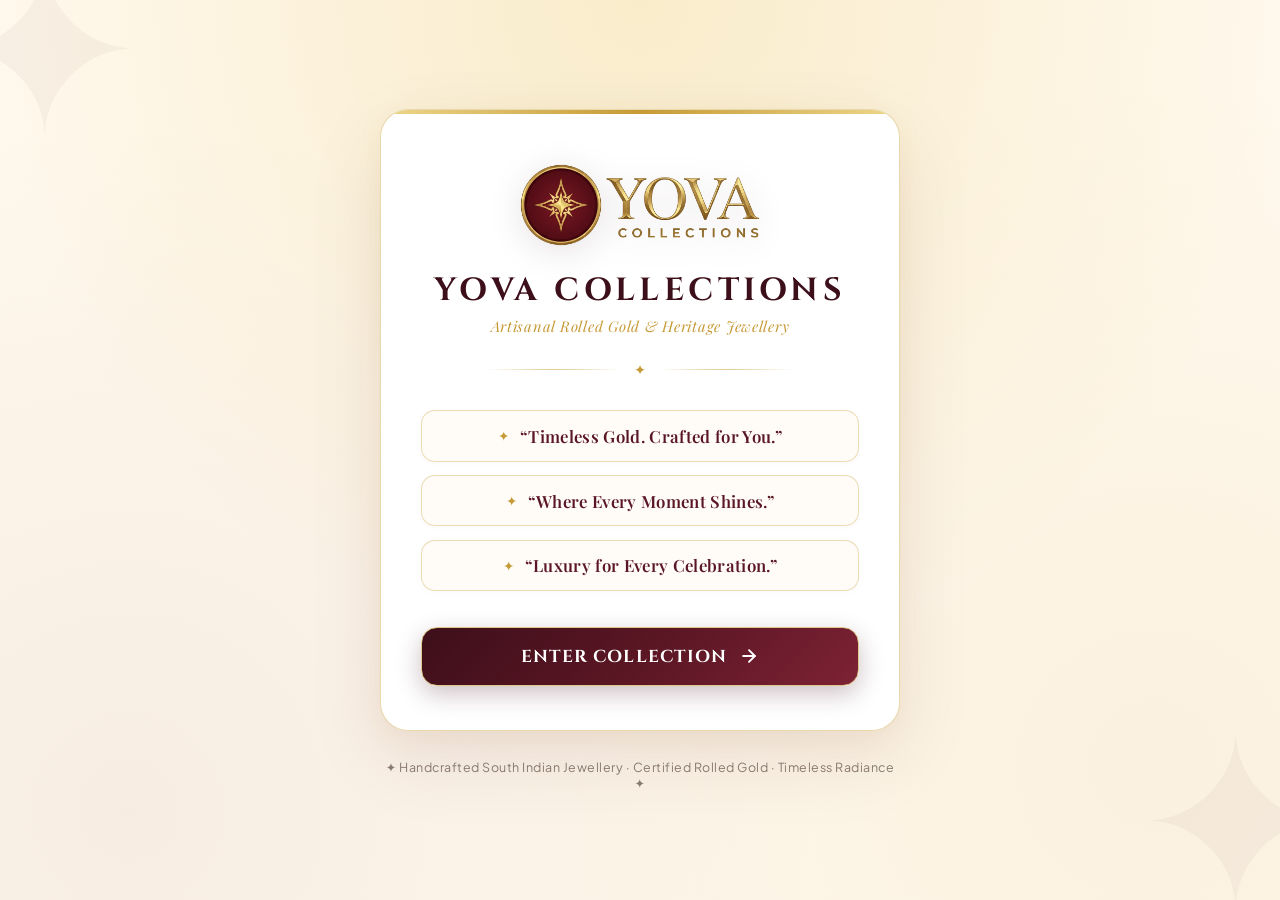
==== index.html @ 0be095a8 "Initial commit: YOVA Collections luxury boutique" ====
<!DOCTYPE html>
<html lang="en">
<head>
  <meta charset="UTF-8">
  <meta name="viewport" content="width=device-width, initial-scale=1.0">
  <title>Welcome to YOVA Collections | Timeless Rolled Gold Jewellery</title>
  <meta name="description" content="Welcome to YOVA Collections. Handcrafted South Indian rolled gold jewellery, temple collections, bridal harams, chokers, and bangles. Timeless Gold. Crafted for You.">
  
  <!-- Favicon -->
  <link rel="icon" type="image/png" href="images/yova_logo.png">

  <!-- Google Fonts: Cinzel + Playfair Display + Plus Jakarta Sans -->
  <link rel="preconnect" href="https://fonts.googleapis.com">
  <link rel="preconnect" href="https://fonts.gstatic.com" crossorigin>
  <link href="https://fonts.googleapis.com/css2?family=Cinzel:wght@500;600;700;800&family=Playfair+Display:ital,wght@0,400;0,600;0,700;1,400;1,600&family=Plus+Jakarta+Sans:wght@300;400;500;600;700&display=swap" rel="stylesheet">
  
  <style>
    /* ==========================================================================
       YOVA COLLECTIONS - LUXURY WELCOME SCREEN
       Palette: Cream Ivory, Royal Burgundy Maroon, Antique Gold
       ========================================================================== */
    :root {
      --welcome-cream-bg: #FFF8ED;
      --welcome-cream-card: #FFFFFF;
      --welcome-cream-inner: #FFFCF7;
      --welcome-maroon-dark: #3D0F1A;
      --welcome-maroon-rich: #5A1623;
      --welcome-maroon-light: #7D2235;
      --welcome-gold-primary: #C69A36;
      --welcome-gold-light: #EDD68A;
      --welcome-gold-border: #DEC98A;
      --welcome-text-dark: #221410;
      --welcome-text-muted: #65544B;
      --welcome-text-subtle: #8C7D73;
    }

    * {
      box-sizing: border-box;
      margin: 0;
      padding: 0;
    }

    body.welcome-body {
      min-height: 100vh;
      width: 100%;
      background-color: var(--welcome-cream-bg);
      background-image: 
        radial-gradient(circle at 50% 0%, rgba(237, 214, 138, 0.35) 0%, transparent 60%),
        radial-gradient(circle at 10% 90%, rgba(90, 22, 35, 0.05) 0%, transparent 50%),
        radial-gradient(circle at 90% 85%, rgba(198, 154, 54, 0.08) 0%, transparent 50%);
      font-family: 'Plus Jakarta Sans', system-ui, -apple-system, sans-serif;
      color: var(--welcome-text-dark);
      display: flex;
      flex-direction: column;
      align-items: center;
      justify-content: center;
      padding: 2.5rem 1.25rem;
      position: relative;
      overflow-x: hidden;
    }

    /* Ambient Decorative Corner Watermarks */
    .bg-motif {
      position: fixed;
      pointer-events: none;
      font-family: 'Cinzel', serif;
      font-size: 15rem;
      color: var(--welcome-maroon-dark);
      opacity: 0.035;
      user-select: none;
      line-height: 1;
      z-index: 0;
    }
    .motif-tl { top: -3.5rem; left: -3.5rem; }
    .motif-br { bottom: -3.5rem; right: -3.5rem; }

    /* Welcome Card Container */
    .welcome-container {
      width: 100%;
      max-width: 520px;
      position: relative;
      z-index: 10;
      margin: auto;
      animation: cardFadeIn 0.8s cubic-bezier(0.16, 1, 0.3, 1) forwards;
    }

    @keyframes cardFadeIn {
      from {
        opacity: 0;
        transform: translateY(20px) scale(0.98);
      }
      to {
        opacity: 1;
        transform: translateY(0) scale(1);
      }
    }

    .welcome-card {
      background: var(--welcome-cream-card);
      border: 1.5px solid rgba(222, 201, 138, 0.7);
      border-radius: 28px;
      box-shadow: 
        0 28px 80px rgba(61, 15, 26, 0.09),
        0 8px 24px rgba(198, 154, 54, 0.08);
      padding: 3.25rem 2.5rem 2.75rem;
      position: relative;
      overflow: hidden;
      text-align: center;
      transition: all 0.3s ease;
    }

    /* Top Gold Foil Bar */
    .welcome-card::before {
      content: '';
      position: absolute;
      top: 0;
      left: 0;
      right: 0;
      height: 4px;
      background: linear-gradient(90deg, #EDD68A 0%, #C69A36 50%, #EDD68A 100%);
    }

    /* Centered Brand Header */
    .brand-header {
      margin-bottom: 2rem;
    }

    .logo-wrapper {
      display: inline-block;
      margin-bottom: 1.25rem;
      position: relative;
    }

    .logo-img {
      height: 86px;
      width: auto;
      max-width: 320px;
      object-fit: contain;
      filter: drop-shadow(0 6px 16px rgba(61, 15, 26, 0.12));
      transition: transform 0.4s ease;
    }

    .welcome-card:hover .logo-img {
      transform: scale(1.03);
    }

    .brand-title {
      font-family: 'Cinzel', serif;
      font-size: 2rem;
      font-weight: 700;
      letter-spacing: 0.14em;
      color: var(--welcome-maroon-dark);
      text-transform: uppercase;
      margin-bottom: 0.35rem;
      line-height: 1.2;
    }

    .brand-subtitle {
      font-family: 'Playfair Display', serif;
      font-size: 0.92rem;
      font-style: italic;
      color: var(--welcome-gold-primary);
      letter-spacing: 0.05em;
    }

    /* Golden Filigree Divider */
    .gold-divider {
      display: flex;
      align-items: center;
      justify-content: center;
      gap: 0.85rem;
      margin: 1.5rem auto 1.85rem;
      width: 70%;
    }

    .gold-divider .line {
      flex: 1;
      height: 1px;
      background: linear-gradient(90deg, transparent, var(--welcome-gold-border), transparent);
    }

    .gold-divider .star {
      color: var(--welcome-gold-primary);
      font-size: 0.9rem;
    }

    /* Taglines Section */
    .taglines-container {
      display: flex;
      flex-direction: column;
      gap: 0.85rem;
      margin-bottom: 2.25rem;
    }

    .tagline-item {
      background: var(--welcome-cream-inner);
      border: 1px solid rgba(222, 201, 138, 0.6);
      border-radius: 14px;
      padding: 0.85rem 1.15rem;
      display: flex;
      align-items: center;
      justify-content: center;
      gap: 0.65rem;
      transition: all 0.3s ease;
      box-shadow: 0 2px 8px rgba(90, 22, 35, 0.02);
    }

    .tagline-item:hover {
      background: #FFFFFF;
      border-color: var(--welcome-gold-primary);
      transform: translateY(-2px);
      box-shadow: 0 6px 16px rgba(198, 154, 54, 0.12);
    }

    .tagline-sparkle {
      color: var(--welcome-gold-primary);
      font-size: 0.85rem;
      line-height: 1;
      flex-shrink: 0;
    }

    .tagline-text {
      font-family: 'Playfair Display', serif;
      font-size: 1.05rem;
      font-weight: 600;
      color: var(--welcome-maroon-rich);
      letter-spacing: 0.02em;
    }

    /* Action CTA: Enter Collection Button */
    .action-container {
      margin-top: 0.5rem;
    }

    .btn-enter-collection {
      display: inline-flex;
      align-items: center;
      justify-content: center;
      gap: 0.75rem;
      width: 100%;
      background: linear-gradient(135deg, var(--welcome-maroon-dark) 0%, var(--welcome-maroon-rich) 50%, var(--welcome-maroon-light) 100%);
      color: #FFFFFF;
      text-decoration: none;
      border: 1px solid var(--welcome-gold-border);
      border-radius: 16px;
      padding: 1.05rem 2rem;
      font-size: 1.08rem;
      font-weight: 700;
      letter-spacing: 0.06em;
      text-transform: uppercase;
      font-family: 'Cinzel', serif;
      cursor: pointer;
      box-shadow: 0 8px 24px rgba(61, 15, 26, 0.26);
      transition: all 0.3s cubic-bezier(0.16, 1, 0.3, 1);
      position: relative;
      overflow: hidden;
    }

    .btn-enter-collection::before {
      content: '';
      position: absolute;
      top: 0;
      left: -100%;
      width: 100%;
      height: 100%;
      background: linear-gradient(90deg, transparent, rgba(237, 214, 138, 0.35), transparent);
      transition: left 0.6s ease;
    }

    .btn-enter-collection:hover {
      transform: translateY(-3px);
      box-shadow: 0 14px 32px rgba(61, 15, 26, 0.34);
      border-color: var(--welcome-gold-primary);
      color: #FFFFFF;
    }

    .btn-enter-collection:hover::before {
      left: 100%;
    }

    .btn-enter-collection:active {
      transform: translateY(-1px);
    }

    .btn-arrow-icon {
      transition: transform 0.3s ease;
    }

    .btn-enter-collection:hover .btn-arrow-icon {
      transform: translateX(4px);
    }

    /* Trust Footnote */
    .welcome-footnote {
      margin-top: 1.75rem;
      font-size: 0.78rem;
      color: var(--welcome-text-subtle);
      text-align: center;
      letter-spacing: 0.04em;
    }

    /* Mobile Responsive Optimizations */
    @media (max-width: 480px) {
      body.welcome-body {
        padding: 1.5rem 1rem;
      }
      .welcome-card {
        padding: 2.25rem 1.5rem 2rem;
        border-radius: 22px;
      }
      .logo-img {
        height: 70px;
      }
      .brand-title {
        font-size: 1.55rem;
      }
      .brand-subtitle {
        font-size: 0.82rem;
      }
      .tagline-text {
        font-size: 0.95rem;
      }
      .btn-enter-collection {
        padding: 0.95rem 1.5rem;
        font-size: 0.98rem;
      }
    }
  </style>
</head>

<body class="welcome-body">

  <!-- Subtle Background Watermarks -->
  <div class="bg-motif motif-tl" aria-hidden="true">✦</div>
  <div class="bg-motif motif-br" aria-hidden="true">✦</div>

  <!-- Centered Welcome Card -->
  <main class="welcome-container">
    <div class="welcome-card">

      <!-- Top Center Brand Identity -->
      <header class="brand-header">
        <div class="logo-wrapper">
          <img src="images/yova_logo.png" alt="YOVA Collections" class="logo-img">
        </div>
        <h1 class="brand-title">YOVA Collections</h1>
        <p class="brand-subtitle">Artisanal Rolled Gold &amp; Heritage Jewellery</p>

        <!-- Golden Filigree Divider -->
        <div class="gold-divider" aria-hidden="true">
          <span class="line"></span>
          <span class="star">✦</span>
          <span class="line"></span>
        </div>
      </header>

      <!-- The 3 Brand Taglines -->
      <section class="taglines-container" aria-label="Brand Taglines">
        <div class="tagline-item">
          <span class="tagline-sparkle" aria-hidden="true">✦</span>
          <span class="tagline-text">“Timeless Gold. Crafted for You.”</span>
        </div>

        <div class="tagline-item">
          <span class="tagline-sparkle" aria-hidden="true">✦</span>
          <span class="tagline-text">“Where Every Moment Shines.”</span>
        </div>

        <div class="tagline-item">
          <span class="tagline-sparkle" aria-hidden="true">✦</span>
          <span class="tagline-text">“Luxury for Every Celebration.”</span>
        </div>
      </section>

      <!-- Enter Collection Action Button -->
      <div class="action-container">
        <a href="home.html" class="btn-enter-collection" id="enterCollectionBtn" aria-label="Enter YOVA Collections Boutique Home Page">
          <span>Enter Collection</span>
          <svg class="btn-arrow-icon" width="20" height="20" viewBox="0 0 24 24" fill="none" stroke="currentColor" stroke-width="2.3" stroke-linecap="round" stroke-linejoin="round" aria-hidden="true">
            <line x1="5" y1="12" x2="19" y2="12"></line>
            <polyline points="12 5 19 12 12 19"></polyline>
          </svg>
        </a>
      </div>

    </div>

    <!-- Bottom Footnote -->
    <footer class="welcome-footnote">
      <span>✦ Handcrafted South Indian Jewellery · Certified Rolled Gold · Timeless Radiance ✦</span>
    </footer>
  </main>

</body>
</html>
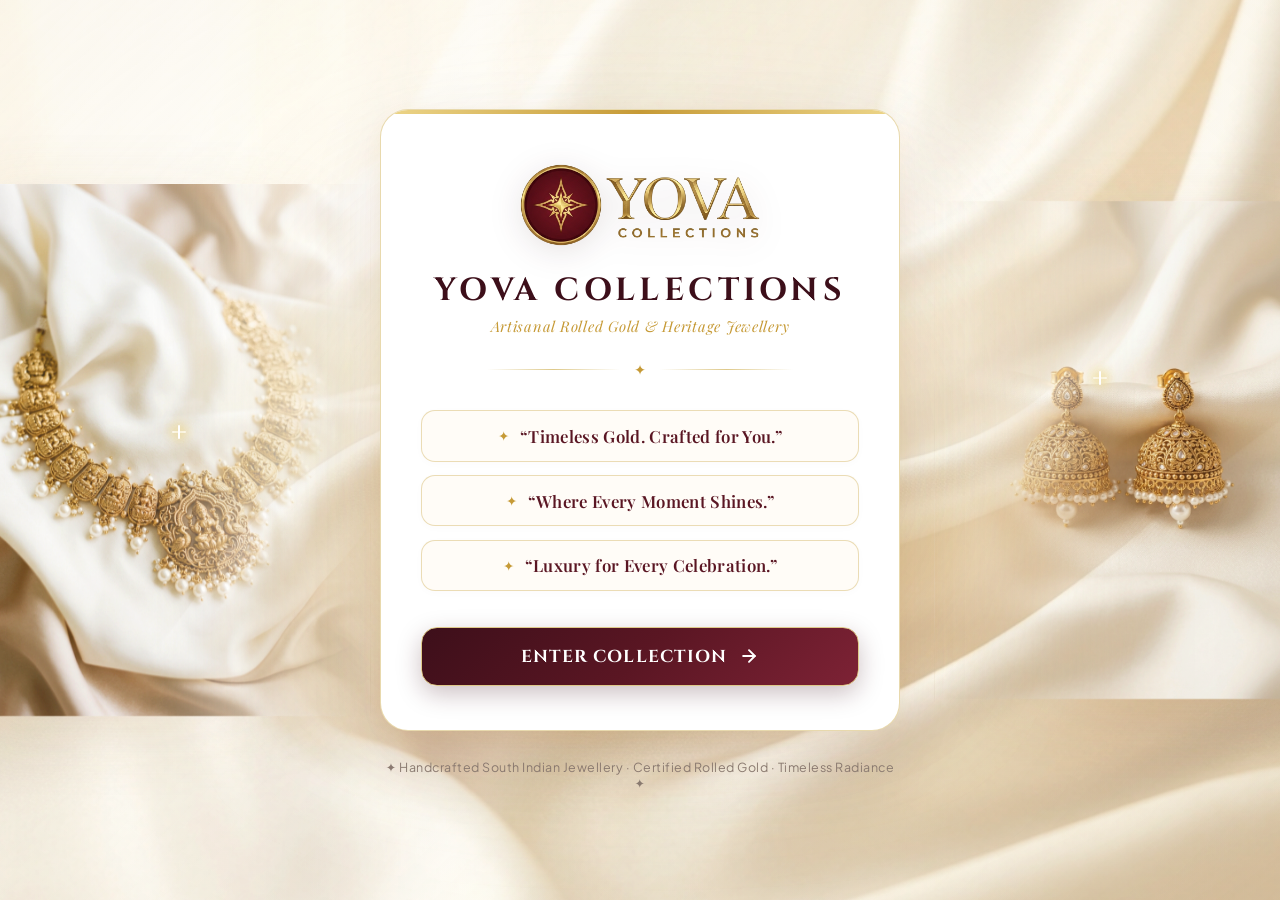
==== commit aff8d133: "Add YOVA jewellery images and update website" ====
--- a/index.html
+++ b/index.html
@@ -74,6 +74,318 @@
     .motif-tl { top: -3.5rem; left: -3.5rem; }
     .motif-br { bottom: -3.5rem; right: -3.5rem; }
 
+    /* ==========================================================================
+       FULL-SCREEN CINEMATIC JEWELLERY BACKGROUND (CAMPAIGN AD AMBIENCE)
+       ========================================================================== */
+    .luxury-jewellery-backdrop {
+      position: fixed;
+      inset: 0;
+      width: 100vw;
+      height: 100vh;
+      pointer-events: none !important;
+      user-select: none;
+      z-index: 1;
+      overflow: hidden;
+      background-color: #FAF5EC;
+    }
+
+    /* Layer 1: Base high-resolution luxury ivory silk backdrop */
+    .backdrop-base-wallpaper {
+      position: absolute;
+      inset: -5%;
+      width: 110%;
+      height: 110%;
+      background-image: url('images/ivory_silk_backdrop.jpg');
+      background-position: center center;
+      background-size: cover;
+      background-repeat: no-repeat;
+      filter: brightness(1.02) contrast(1.02) saturate(1.05);
+      transform: scale(1.02);
+      animation: luxuryCameraPan 32s ease-in-out infinite alternate;
+      will-change: transform;
+    }
+
+    /* Soft Studio Warm Champagne & Ivory Ambient Grading Film */
+    .backdrop-colour-film {
+      position: absolute;
+      inset: 0;
+      background: 
+        radial-gradient(ellipse at 50% 50%, rgba(255, 255, 255, 0.45) 0%, rgba(254, 250, 242, 0.35) 50%, rgba(245, 235, 215, 0.40) 100%),
+        linear-gradient(135deg, rgba(255, 255, 255, 0.35) 0%, transparent 50%, rgba(237, 214, 138, 0.15) 100%);
+      mix-blend-mode: normal;
+      pointer-events: none;
+    }
+
+    /* Soft Warm Champagne Center Glow Halo (Elevating White Card) */
+    .backdrop-center-halo {
+      position: absolute;
+      top: 50%;
+      left: 50%;
+      width: clamp(480px, 60vw, 760px);
+      height: clamp(580px, 75vh, 880px);
+      transform: translate(-50%, -50%);
+      background: radial-gradient(ellipse at center, rgba(237, 214, 138, 0.38) 0%, rgba(198, 154, 54, 0.16) 40%, rgba(255, 255, 255, 0.05) 70%, transparent 100%);
+      filter: blur(60px);
+      -webkit-filter: blur(60px);
+      animation: haloBreathe 16s ease-in-out infinite alternate;
+      pointer-events: none;
+    }
+
+    /* Layer 2: Editorial Flank Visuals (Real Jewellery on Ivory Silk) */
+    .editorial-flank {
+      position: absolute;
+      top: 50%;
+      height: 92vh;
+      max-height: 940px;
+      pointer-events: none;
+      filter: brightness(0.98) contrast(1.05) drop-shadow(0 15px 35px rgba(185, 150, 105, 0.22));
+      transition: opacity 0.5s ease;
+      will-change: transform;
+    }
+
+    .editorial-flank-img {
+      width: 100%;
+      height: 100%;
+      object-fit: contain;
+      object-position: center;
+      display: block;
+    }
+
+    /* Left: Antique-Gold Temple Necklace on Ivory Silk (Bleeding off left edge) */
+    .flank-left {
+      left: -2vw;
+      width: clamp(340px, 31vw, 540px);
+      transform: translateY(-50%);
+      -webkit-mask-image: 
+        linear-gradient(to right, rgba(0, 0, 0, 1) 0%, rgba(0, 0, 0, 0.95) 45%, rgba(0, 0, 0, 0.35) 75%, transparent 100%),
+        linear-gradient(to bottom, transparent 0%, rgba(0,0,0,1) 8%, rgba(0,0,0,1) 92%, transparent 100%);
+      -webkit-mask-composite: destination-in;
+      mask-image: 
+        linear-gradient(to right, rgba(0, 0, 0, 1) 0%, rgba(0, 0, 0, 0.95) 45%, rgba(0, 0, 0, 0.35) 75%, transparent 100%),
+        linear-gradient(to bottom, transparent 0%, rgba(0,0,0,1) 8%, rgba(0,0,0,1) 92%, transparent 100%);
+      mask-composite: intersect;
+      opacity: 0.90;
+      animation: leftFlankDrift 26s ease-in-out infinite alternate;
+    }
+
+    /* Right: Matching Antique-Gold Jhumkas on Ivory Silk (Bleeding off right edge) */
+    .flank-right {
+      right: -2vw;
+      width: clamp(320px, 29vw, 500px);
+      transform: translateY(-50%);
+      -webkit-mask-image: 
+        linear-gradient(to left, rgba(0, 0, 0, 1) 0%, rgba(0, 0, 0, 0.95) 45%, rgba(0, 0, 0, 0.35) 75%, transparent 100%),
+        linear-gradient(to bottom, transparent 0%, rgba(0,0,0,1) 8%, rgba(0,0,0,1) 92%, transparent 100%);
+      -webkit-mask-composite: destination-in;
+      mask-image: 
+        linear-gradient(to left, rgba(0, 0, 0, 1) 0%, rgba(0, 0, 0, 0.95) 45%, rgba(0, 0, 0, 0.35) 75%, transparent 100%),
+        linear-gradient(to bottom, transparent 0%, rgba(0,0,0,1) 8%, rgba(0,0,0,1) 92%, transparent 100%);
+      mask-composite: intersect;
+      opacity: 0.90;
+      animation: rightFlankDrift 28s ease-in-out infinite alternate;
+    }
+
+    /* Layer 3: Slow Elegant Light Sweep across the gold jewellery */
+    .gold-sheen-sweep {
+      position: absolute;
+      inset: -50% -50%;
+      width: 200%;
+      height: 200%;
+      background: linear-gradient(
+        115deg,
+        transparent 0%,
+        transparent 44%,
+        rgba(255, 255, 255, 0.15) 48%,
+        rgba(255, 250, 235, 0.45) 50%,
+        rgba(237, 214, 138, 0.20) 52%,
+        transparent 56%,
+        transparent 100%
+      );
+      mix-blend-mode: soft-light;
+      pointer-events: none;
+      animation: lightSweepLoop 11s cubic-bezier(0.4, 0, 0.2, 1) infinite;
+    }
+
+    /* Layer 4: Refined Precision Gold Glints on Jewellery Details */
+    .jewellery-glint {
+      position: absolute;
+      width: 14px;
+      height: 14px;
+      pointer-events: none;
+      transform: translate(-50%, -50%);
+    }
+
+    .jewellery-glint::before,
+    .jewellery-glint::after {
+      content: '';
+      position: absolute;
+      background: #FFFFFF;
+      box-shadow: 0 0 12px 2px rgba(237, 214, 138, 0.95);
+      border-radius: 999px;
+    }
+
+    .jewellery-glint::before {
+      top: 50%;
+      left: 0;
+      right: 0;
+      height: 2px;
+      transform: translateY(-50%);
+    }
+
+    .jewellery-glint::after {
+      left: 50%;
+      top: 0;
+      bottom: 0;
+      width: 2px;
+      transform: translateX(-50%);
+    }
+
+    .glint-left-pendant {
+      left: 14vw;
+      top: 48vh;
+      animation: precisionGlint 8.5s ease-in-out infinite;
+      animation-delay: 1.5s;
+    }
+
+    .glint-right-jhumka {
+      right: 13vw;
+      top: 42vh;
+      animation: precisionGlint 9.5s ease-in-out infinite;
+      animation-delay: 5s;
+    }
+
+    .glint-top-accent {
+      left: 50%;
+      top: 14vh;
+      animation: precisionGlint 10.5s ease-in-out infinite;
+      animation-delay: 8s;
+    }
+
+    /* Animations */
+    @keyframes luxuryCameraPan {
+      0% {
+        transform: scale(1.02) translate(0, 0);
+      }
+      50% {
+        transform: scale(1.07) translate(-1.2%, -1%);
+      }
+      100% {
+        transform: scale(1.04) translate(1.4%, 1.2%);
+      }
+    }
+
+    @keyframes haloBreathe {
+      0% {
+        transform: translate(-50%, -50%) scale(0.94);
+        opacity: 0.65;
+      }
+      50% {
+        transform: translate(-50%, -50%) scale(1.08);
+        opacity: 0.95;
+      }
+      100% {
+        transform: translate(-50%, -50%) scale(0.98);
+        opacity: 0.72;
+      }
+    }
+
+    @keyframes leftFlankDrift {
+      0% {
+        transform: translateY(-50%) scale(1) translate(0, 0);
+      }
+      50% {
+        transform: translateY(-50%) scale(1.03) translate(10px, -12px);
+      }
+      100% {
+        transform: translateY(-50%) scale(0.99) translate(-8px, 10px);
+      }
+    }
+
+    @keyframes rightFlankDrift {
+      0% {
+        transform: translateY(-50%) scale(1) translate(0, 0);
+      }
+      50% {
+        transform: translateY(-50%) scale(1.03) translate(-12px, -10px);
+      }
+      100% {
+        transform: translateY(-50%) scale(0.99) translate(8px, 12px);
+      }
+    }
+
+    @keyframes lightSweepLoop {
+      0%, 15% {
+        transform: translate(-80%, -80%) rotate(0deg);
+        opacity: 0;
+      }
+      28% {
+        opacity: 0.6;
+      }
+      45%, 100% {
+        transform: translate(65%, 65%) rotate(0deg);
+        opacity: 0;
+      }
+    }
+
+    @keyframes precisionGlint {
+      0%, 75%, 100% {
+        opacity: 0;
+        transform: translate(-50%, -50%) scale(0.2) rotate(0deg);
+      }
+      82% {
+        opacity: 0.95;
+        transform: translate(-50%, -50%) scale(1.2) rotate(45deg);
+      }
+      90% {
+        opacity: 0.15;
+        transform: translate(-50%, -50%) scale(0.5) rotate(90deg);
+      }
+    }
+
+    /* Accessibility: Respect Reduced Motion */
+    @media (prefers-reduced-motion: reduce) {
+      .backdrop-base-wallpaper,
+      .backdrop-center-halo,
+      .flank-left,
+      .flank-right,
+      .gold-sheen-sweep,
+      .jewellery-glint {
+        animation: none !important;
+        transform: none !important;
+      }
+    }
+
+    /* Responsive Adjustments */
+    @media (max-width: 1024px) {
+      .flank-left {
+        left: -8vw;
+        opacity: 0.45;
+        width: 38vw;
+      }
+      .flank-right {
+        right: -8vw;
+        opacity: 0.42;
+        width: 36vw;
+      }
+    }
+
+    @media (max-width: 768px) {
+      .flank-left {
+        left: -14vw;
+        opacity: 0.28;
+        width: 48vw;
+      }
+      .flank-right {
+        right: -14vw;
+        opacity: 0.25;
+        width: 46vw;
+      }
+      .backdrop-center-halo {
+        width: 90vw;
+        height: 70vh;
+      }
+    }
+
     /* Welcome Card Container */
     .welcome-container {
       width: 100%;
@@ -203,6 +515,10 @@
       gap: 0.65rem;
       transition: all 0.3s ease;
       box-shadow: 0 2px 8px rgba(90, 22, 35, 0.02);
+      width: 100%;
+      cursor: pointer;
+      font-family: inherit;
+      outline: none;
     }
 
     .tagline-item:hover {
@@ -210,6 +526,17 @@
       border-color: var(--welcome-gold-primary);
       transform: translateY(-2px);
       box-shadow: 0 6px 16px rgba(198, 154, 54, 0.12);
+    }
+
+    .tagline-item:active {
+      transform: scale(0.98);
+      background: #FFFDF8;
+      box-shadow: 0 2px 6px rgba(198, 154, 54, 0.18);
+    }
+
+    .tagline-item:focus-visible {
+      outline: 2px solid var(--welcome-gold-primary);
+      outline-offset: 2px;
     }
 
     .tagline-sparkle {
@@ -330,6 +657,40 @@
 
 <body class="welcome-body">
 
+  <!-- ==========================================================================
+       FULL-SCREEN CINEMATIC JEWELLERY BACKGROUND (EDITORIAL CAMPAIGN)
+       Strictly pointer-events: none behind all interactive content
+       ========================================================================== -->
+  <div class="luxury-jewellery-backdrop" aria-hidden="true">
+    <!-- Layer 1: High-resolution ivory silk backdrop with slow camera-pan -->
+    <div class="backdrop-base-wallpaper"></div>
+
+    <!-- Layer 1b: Soft Warm Champagne & Studio Ambient Grading Film -->
+    <div class="backdrop-colour-film"></div>
+
+    <!-- Layer 2: Soft Warm Gold Center Halo behind Welcome Card -->
+    <div class="backdrop-center-halo"></div>
+
+    <!-- Layer 3: Editorial Flanks with South Indian antique jewellery on ivory silk -->
+    <!-- Left Flank: Antique Temple Haram / Necklace on Ivory Silk -->
+    <div class="editorial-flank flank-left">
+      <img src="images/temple_necklace_ivory.jpg" alt="" class="editorial-flank-img" loading="eager">
+    </div>
+
+    <!-- Right Flank: Matching Antique Jhumkas on Ivory Silk -->
+    <div class="editorial-flank flank-right">
+      <img src="images/antique_jhumkas_ivory.jpg" alt="" class="editorial-flank-img" loading="eager">
+    </div>
+
+    <!-- Layer 4: Cinematic Light Sweep Across the Gold Jewellery -->
+    <div class="gold-sheen-sweep"></div>
+
+    <!-- Layer 5: Refined Precision Gold Glints -->
+    <div class="jewellery-glint glint-left-pendant"></div>
+    <div class="jewellery-glint glint-right-jhumka"></div>
+    <div class="jewellery-glint glint-top-accent"></div>
+  </div>
+
   <!-- Subtle Background Watermarks -->
   <div class="bg-motif motif-tl" aria-hidden="true">✦</div>
   <div class="bg-motif motif-br" aria-hidden="true">✦</div>
@@ -354,22 +715,22 @@
         </div>
       </header>
 
-      <!-- The 3 Brand Taglines -->
+      <!-- The 3 Brand Taglines (Clickable Tabs) -->
       <section class="taglines-container" aria-label="Brand Taglines">
-        <div class="tagline-item">
+        <button type="button" class="tagline-item" aria-label="Timeless Gold. Crafted for You.">
           <span class="tagline-sparkle" aria-hidden="true">✦</span>
           <span class="tagline-text">“Timeless Gold. Crafted for You.”</span>
-        </div>
-
-        <div class="tagline-item">
+        </button>
+
+        <button type="button" class="tagline-item" aria-label="Where Every Moment Shines.">
           <span class="tagline-sparkle" aria-hidden="true">✦</span>
           <span class="tagline-text">“Where Every Moment Shines.”</span>
-        </div>
-
-        <div class="tagline-item">
+        </button>
+
+        <button type="button" class="tagline-item" aria-label="Luxury for Every Celebration.">
           <span class="tagline-sparkle" aria-hidden="true">✦</span>
           <span class="tagline-text">“Luxury for Every Celebration.”</span>
-        </div>
+        </button>
       </section>
 
       <!-- Enter Collection Action Button -->
@@ -391,5 +752,15 @@
     </footer>
   </main>
 
+  <script>
+    document.querySelectorAll('.tagline-item').forEach(function(btn) {
+      btn.addEventListener('click', function() {
+        this.style.transform = 'scale(0.97)';
+        setTimeout(() => {
+          this.style.transform = '';
+        }, 150);
+      });
+    });
+  </script>
 </body>
 </html>
